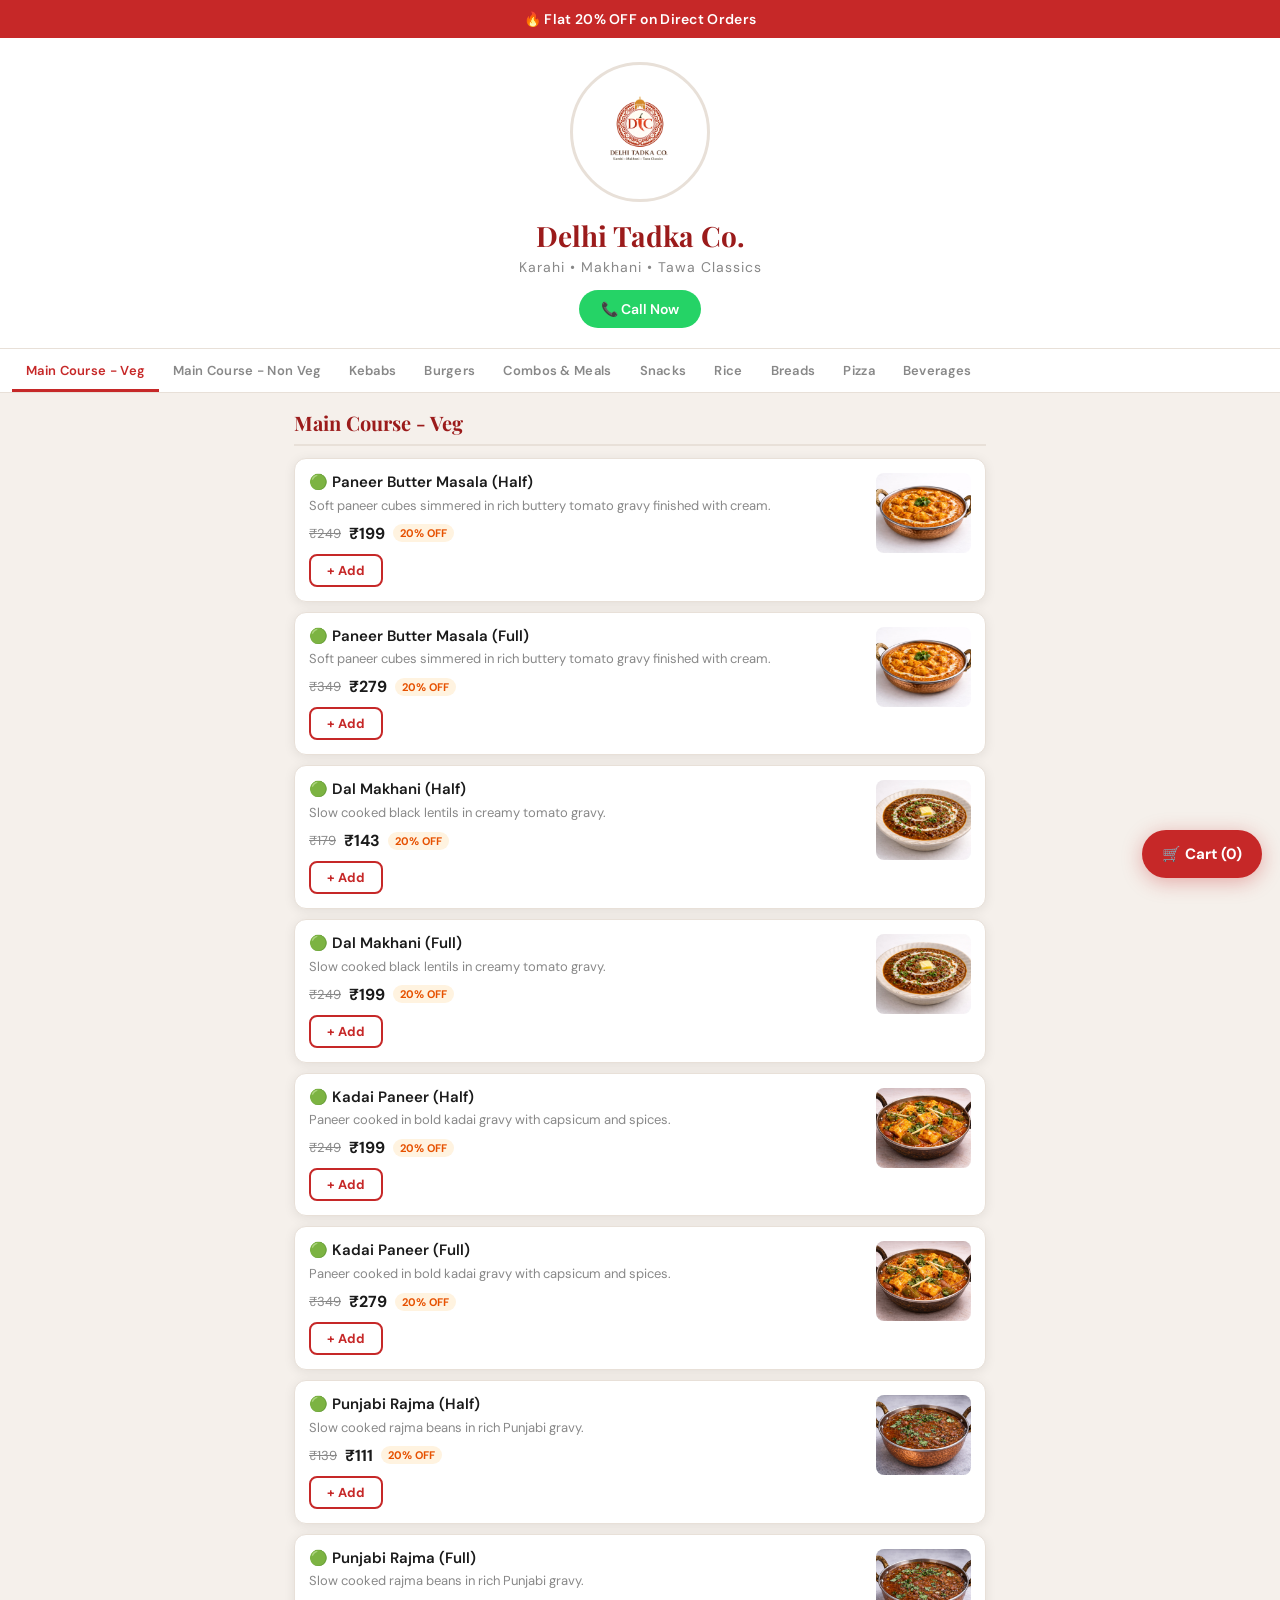
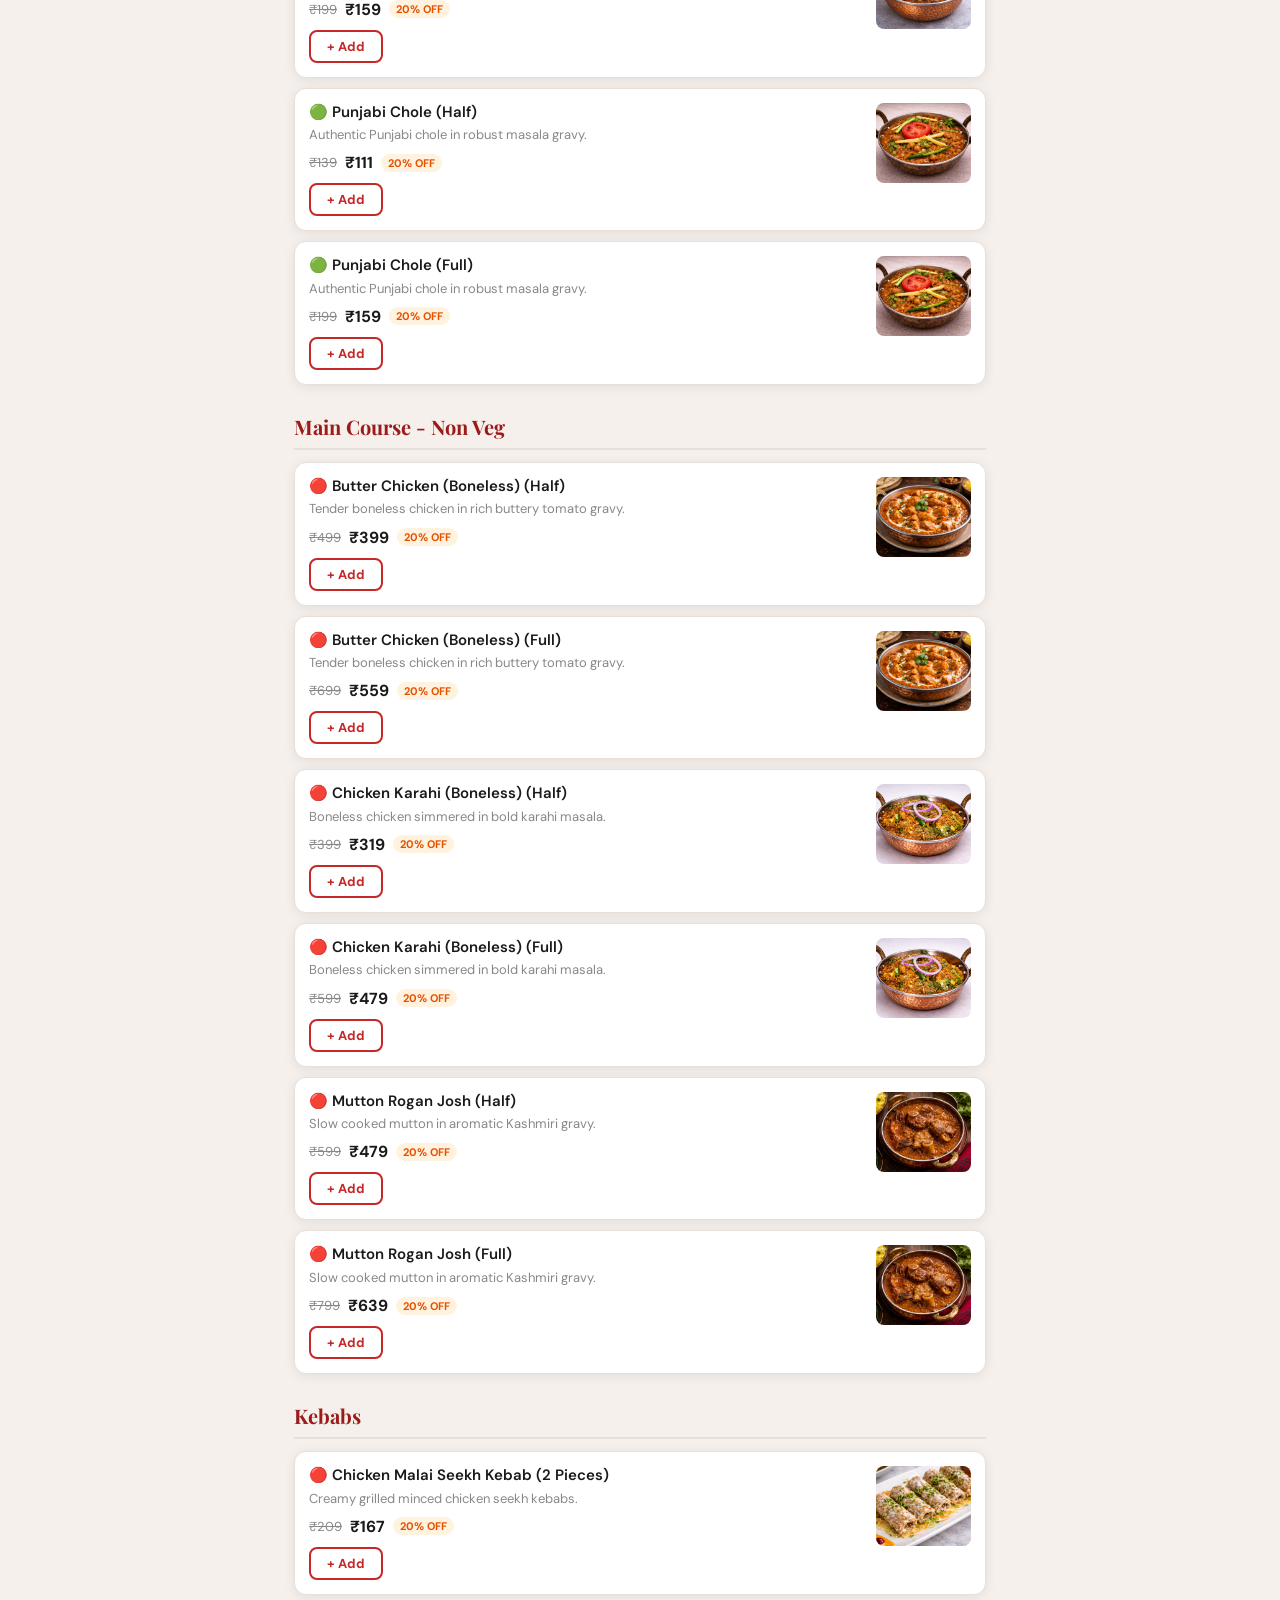
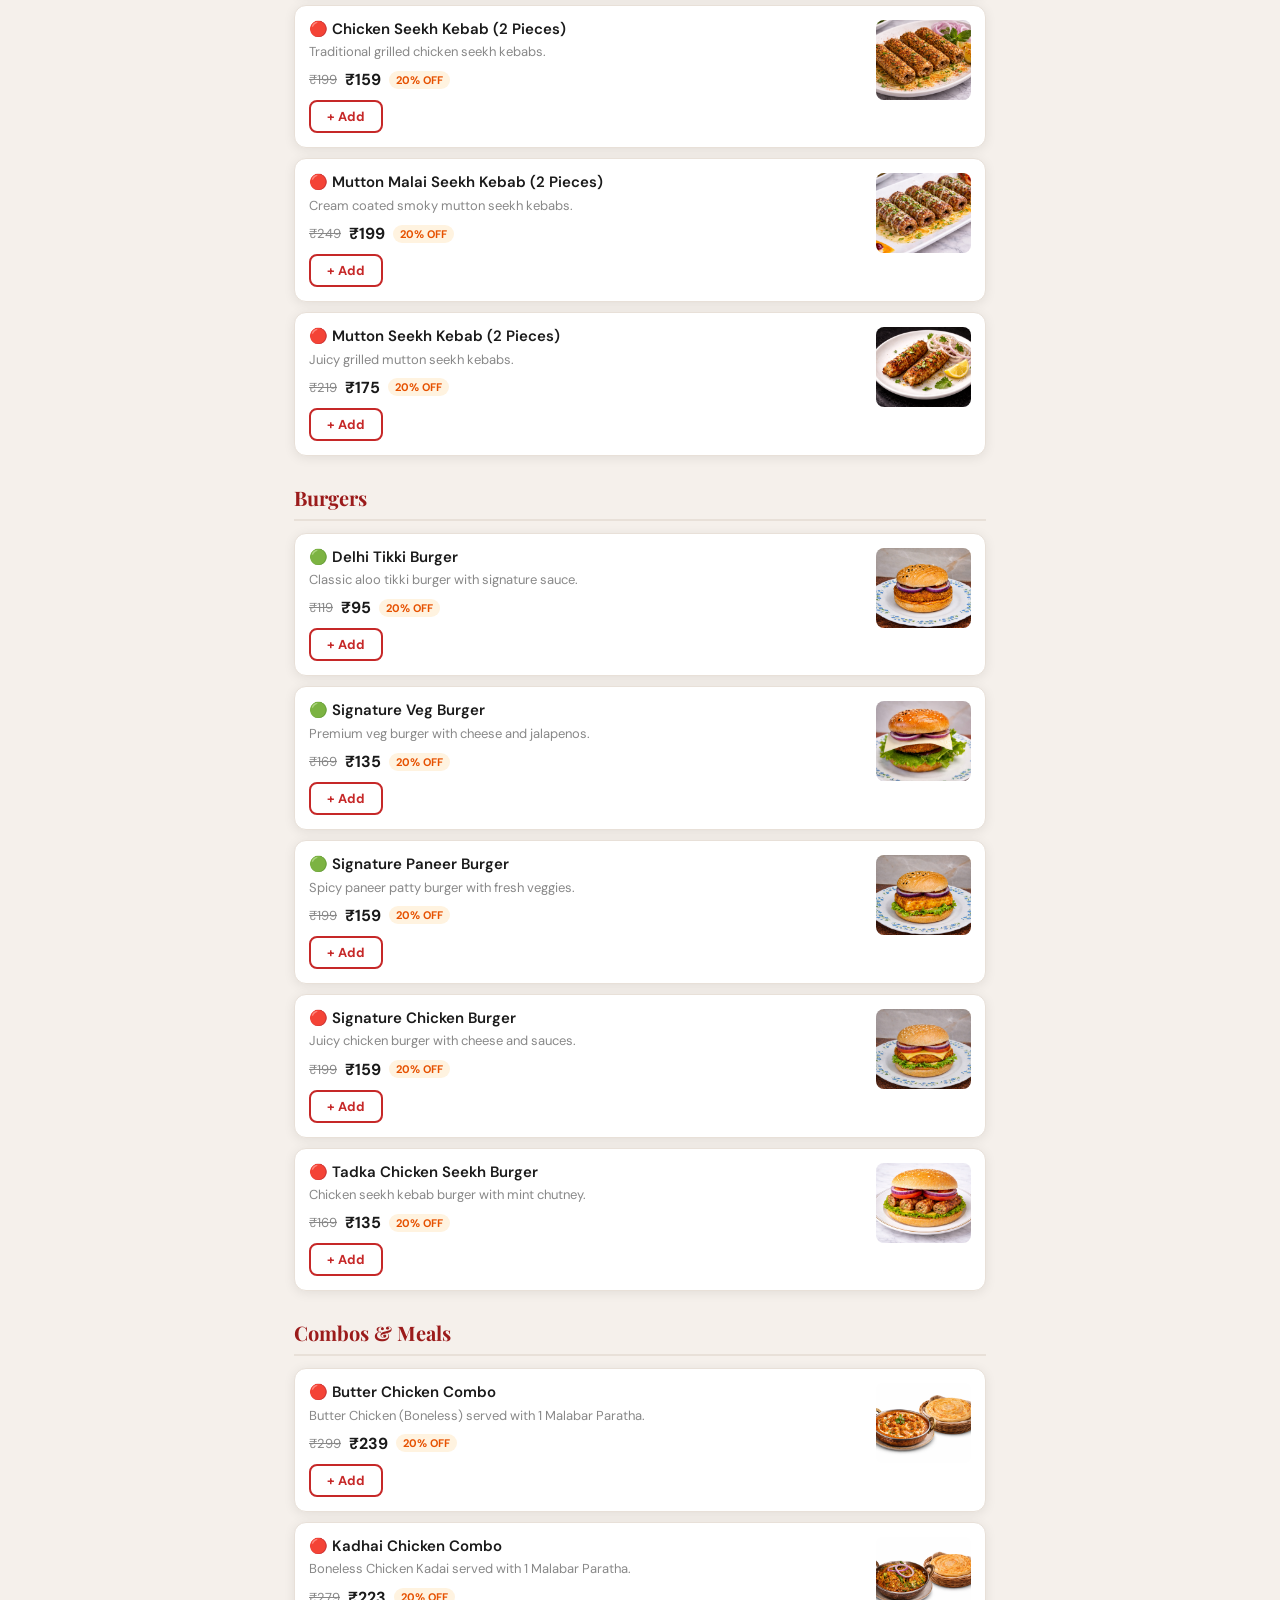
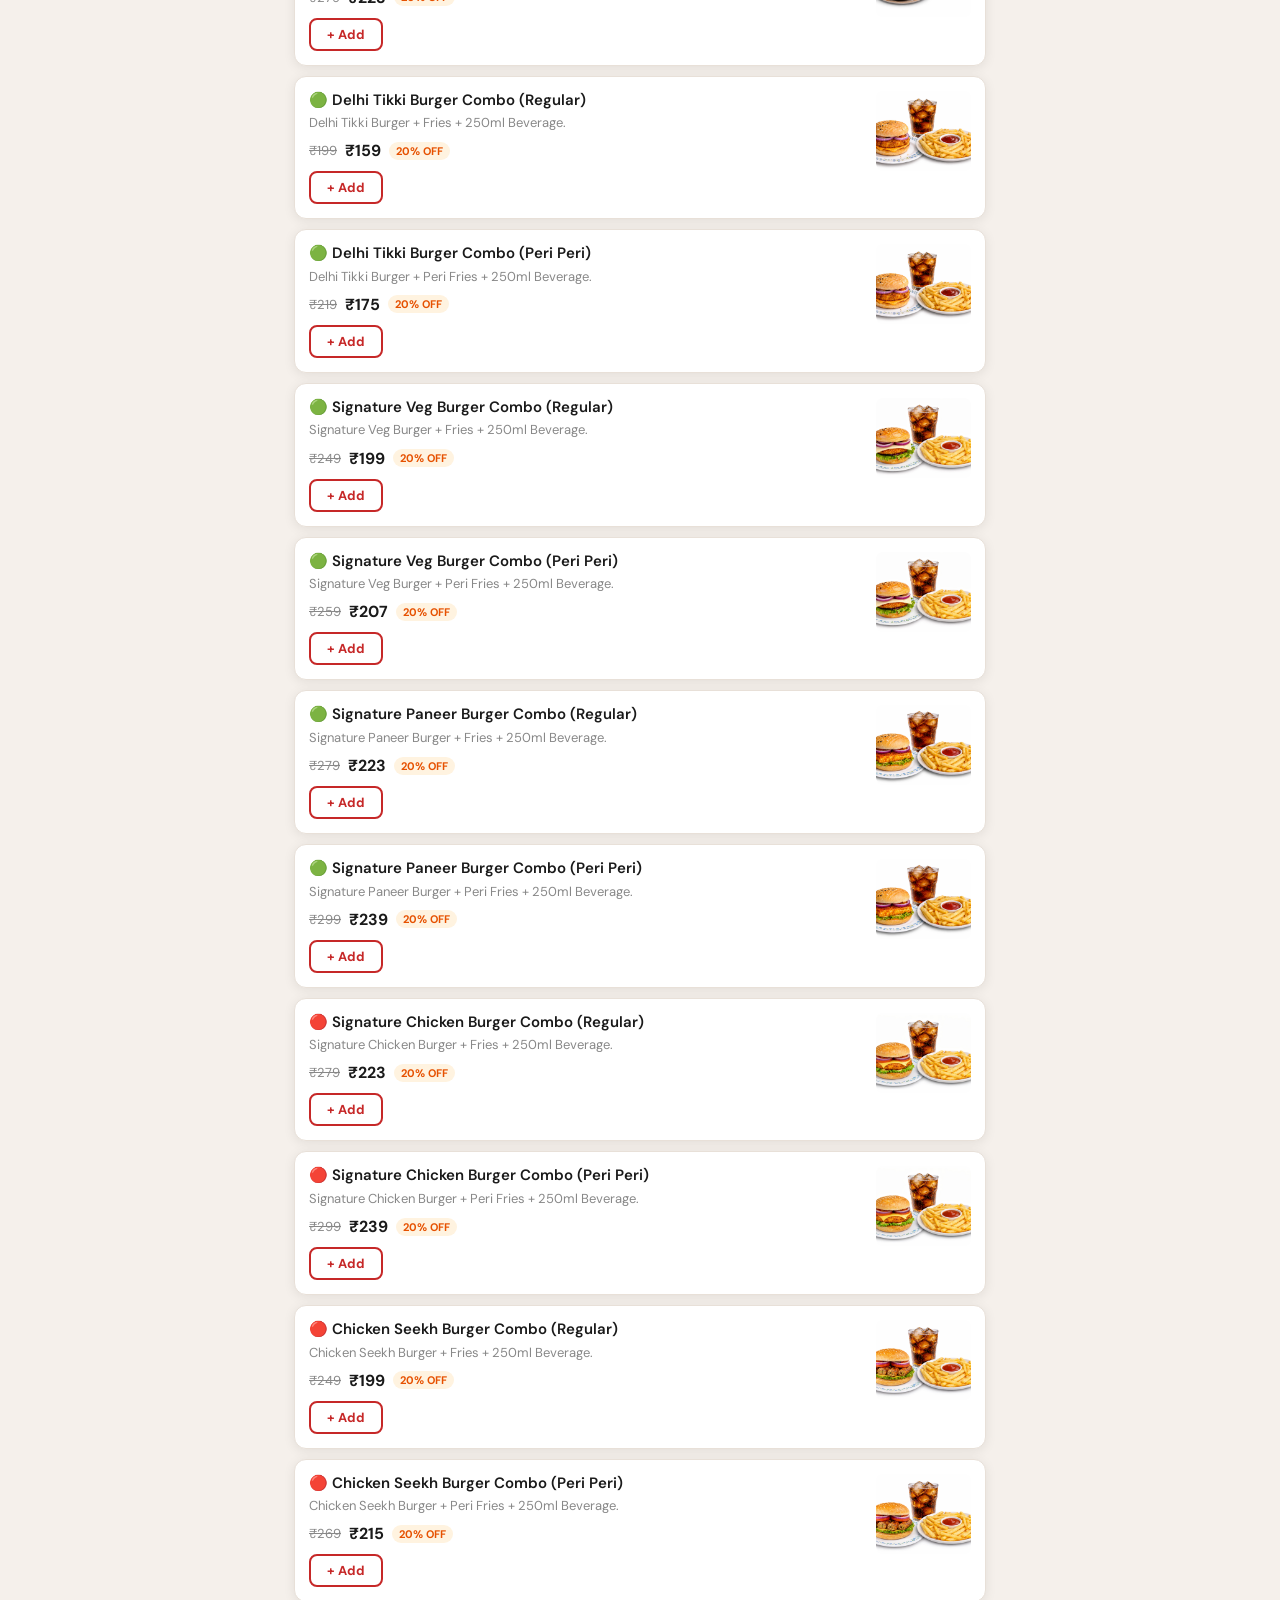
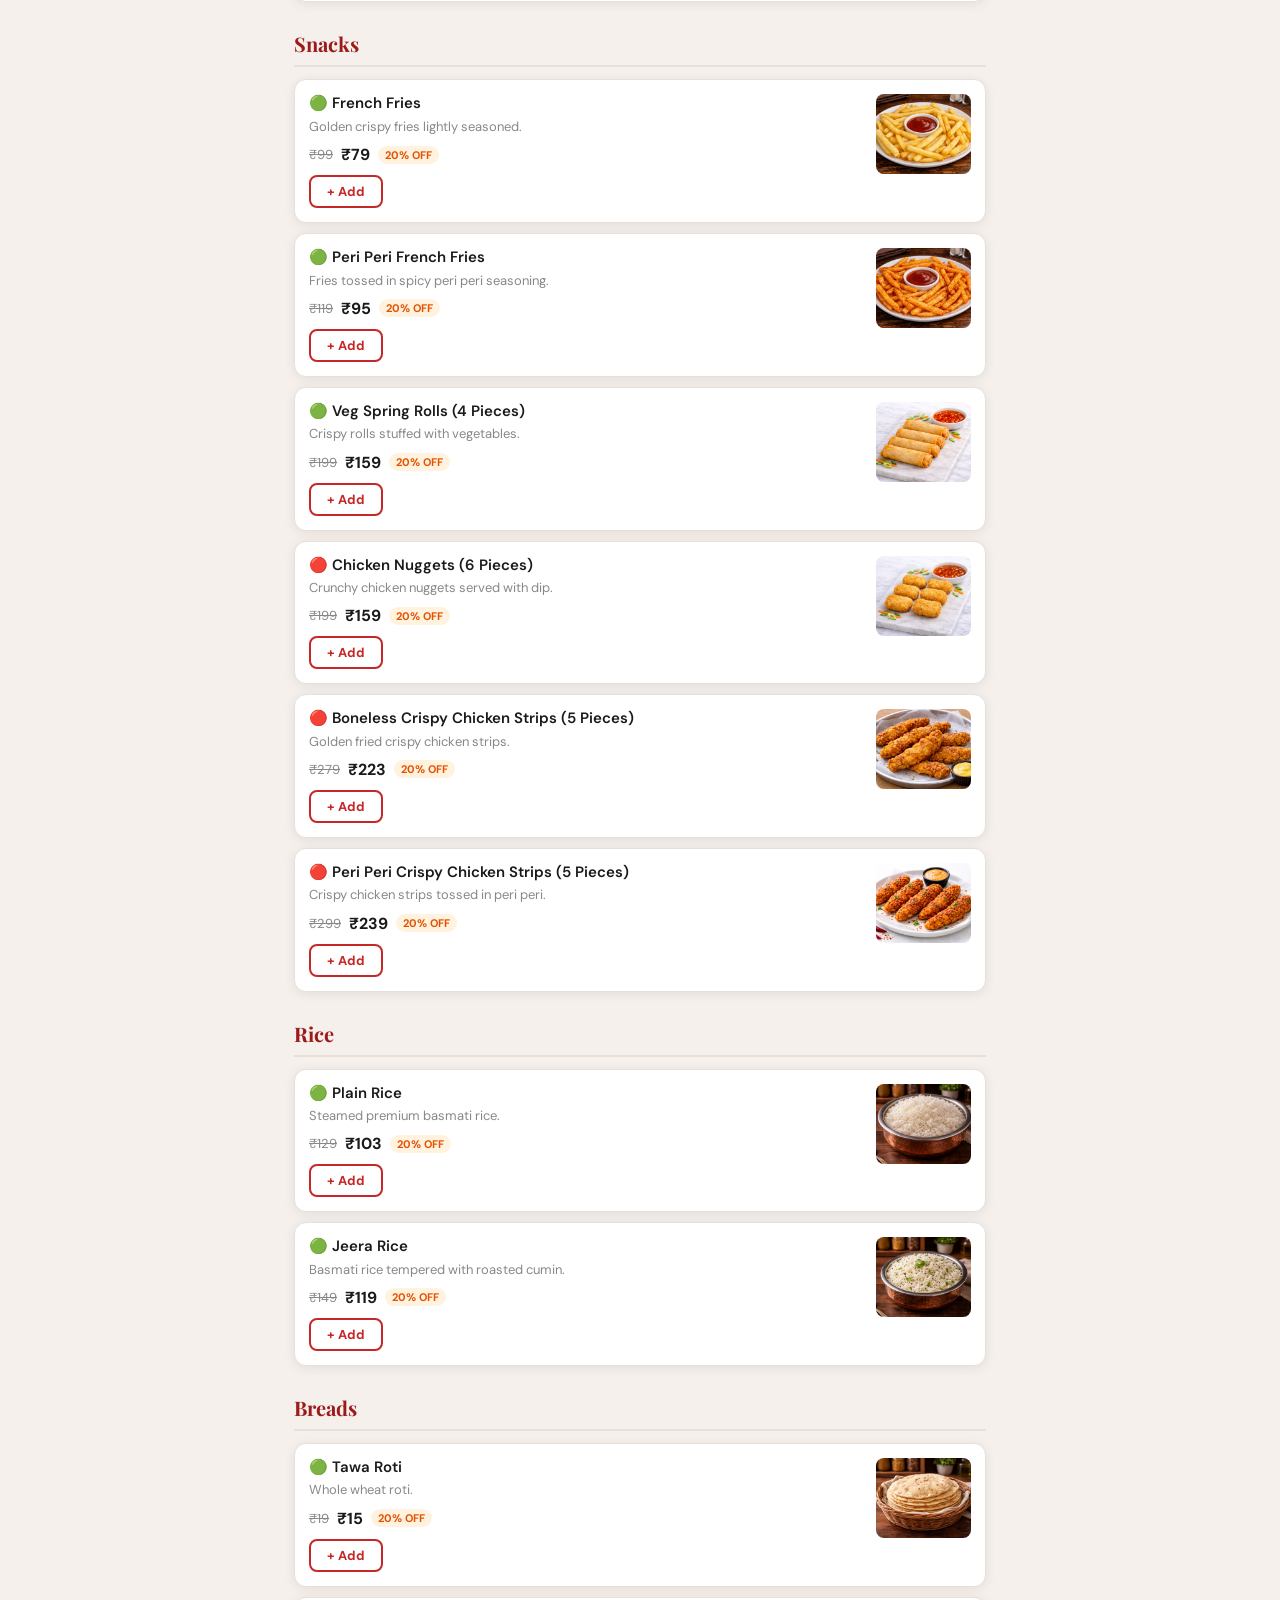
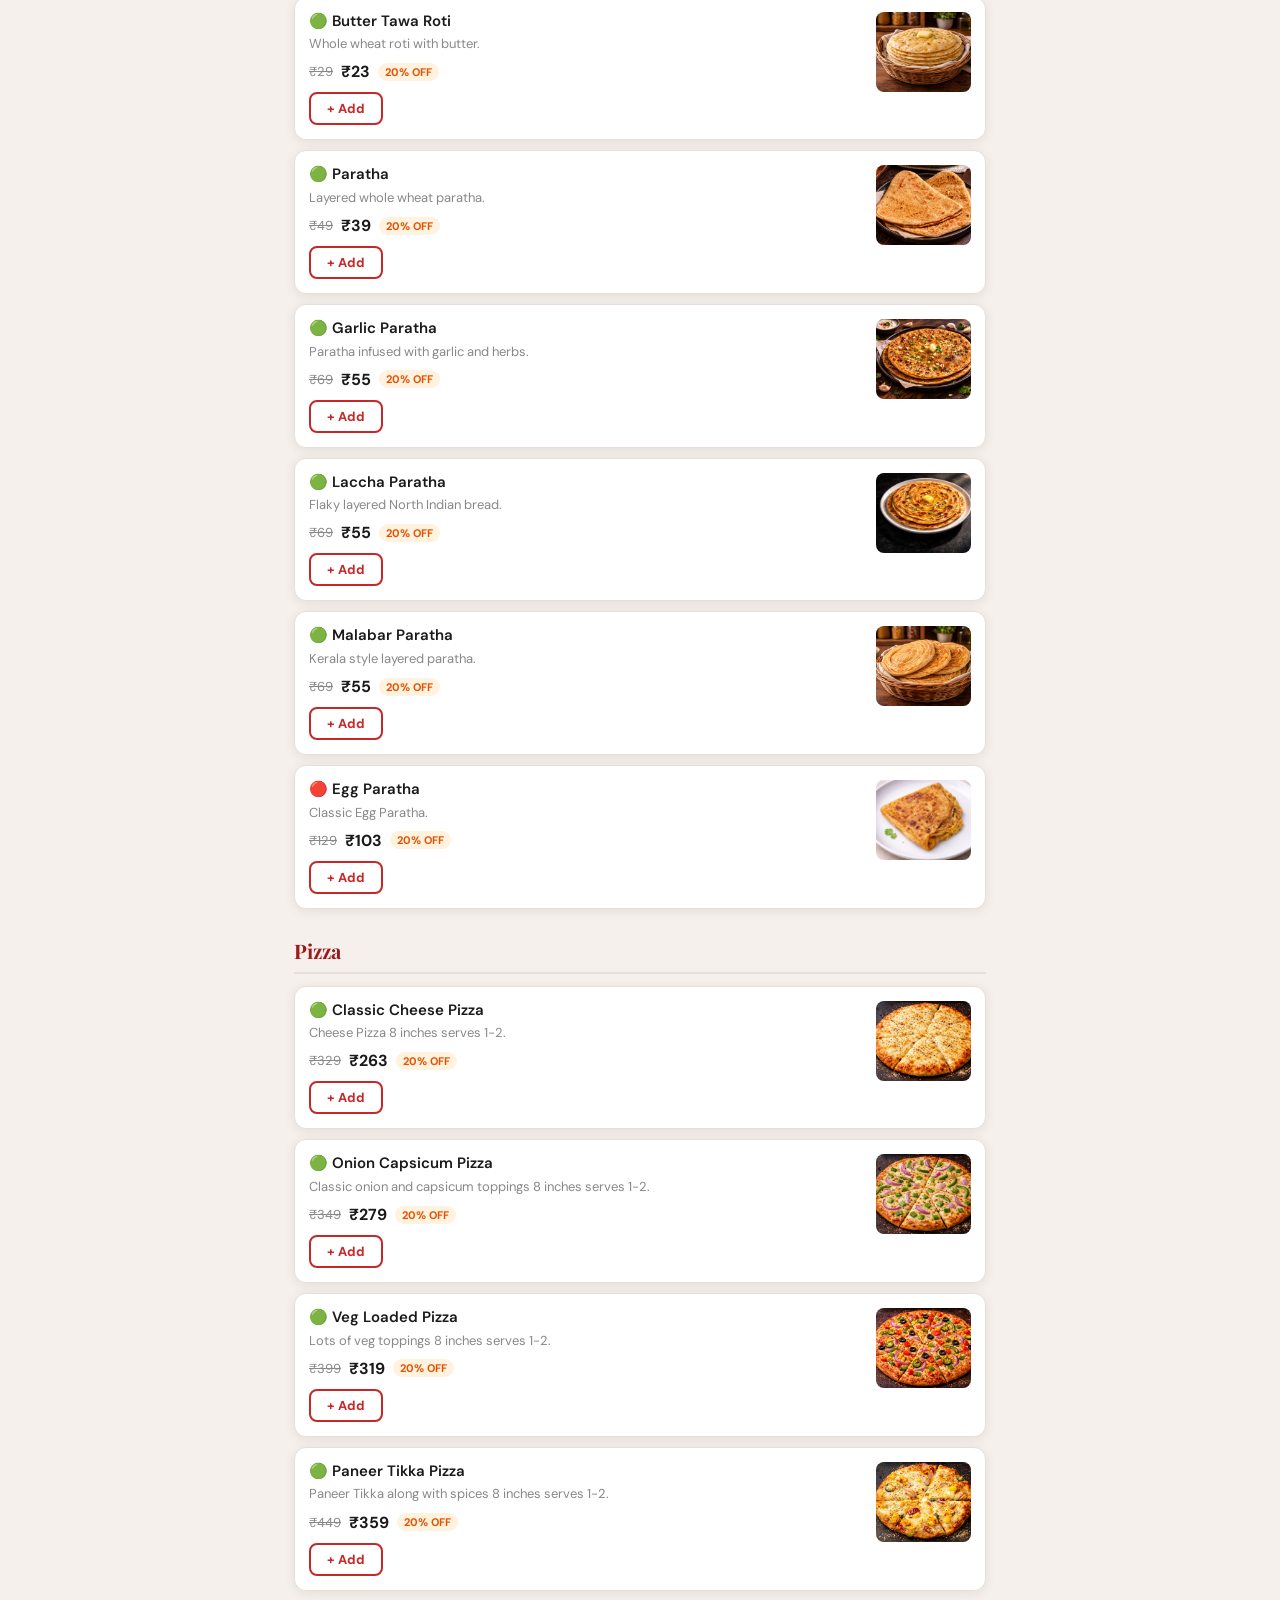
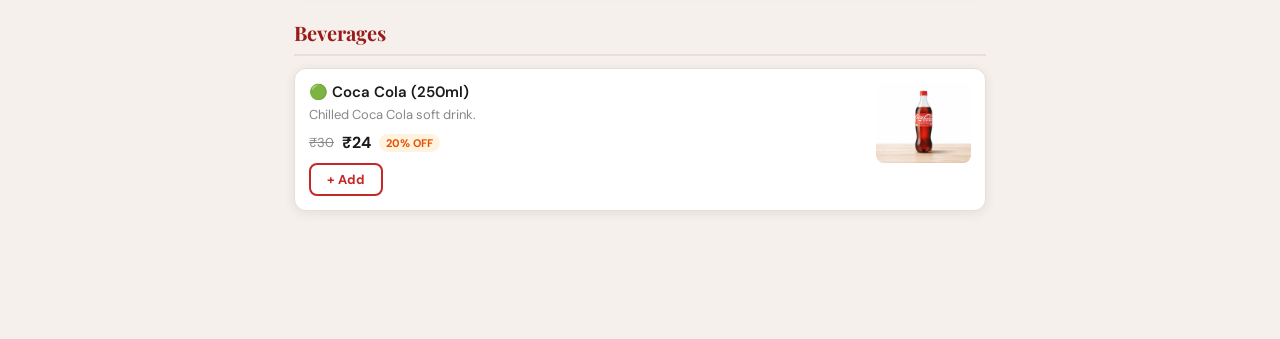
==== index.html @ 6800b20d "Add files via upload" ====
<!DOCTYPE html>
<html lang="en">
<head>
  <meta charset="UTF-8">
  <title>Delhi Tadka Co. | Direct Order</title>
  <meta name="viewport" content="width=device-width, initial-scale=1.0">
  <link rel="stylesheet" href="css/style.css">
  <link rel="icon" type="image/png" href="favicon/favicon.png">
</head>

<body>

  <!-- Announcement Bar -->
  <div class="announcement">
    🔥 Flat <span id="discountPercent">20</span>% OFF on Direct Orders
  </div>

  <!-- Header -->
  <header>
    <img src="logo/logo.png" class="logo" alt="Delhi Tadka Co Logo">
    <h1>Delhi Tadka Co.</h1>
    <p>Karahi • Makhani • Tawa Classics</p>
    <a href="tel:+918860432553" class="call-btn">📞 Call Now</a>
  </header>

  <!-- Category nav injected by JS -->

  <!-- Menu -->
  <main id="menu"></main>

  <!-- Floating Cart -->
  <div class="cart-button" onclick="openCart()">
    🛒 Cart (<span id="cartCount">0</span>)
  </div>

  <!-- Cart Modal -->
  <div id="cartModal" class="cart-modal">
    <div class="cart-content">
      <div class="cart-header">
        <h2>Your Order</h2>
        <button class="close-btn" onclick="closeCart()">✕</button>
      </div>
      <div id="cartItems"></div>
      <div id="cartTotal"></div>
      <button class="whatsapp-btn" onclick="checkout()" disabled>
        📲 Proceed to Order
      </button>
    </div>
  </div>

  <!-- Address Modal -->
  <div id="addressModal" class="cart-modal">
    <div class="cart-content address-content">
      <div class="cart-header">
        <h2>Delivery Address</h2>
        <button class="close-btn" onclick="closeAddressModal()">✕</button>
      </div>
      <p class="address-hint">We'll include your address in the WhatsApp order message.</p>
      <textarea id="addressInput" class="address-input" rows="4"
        placeholder="House no., street, area, landmark..."></textarea>
      <button class="whatsapp-btn" onclick="confirmOrder()">
        📲 Send Order on WhatsApp
      </button>
    </div>
  </div>

  <script src="js/script.js"></script>

</body>
</html>
---- css/style.css ----
@import url('https://fonts.googleapis.com/css2?family=Playfair+Display:wght@700&family=DM+Sans:wght@400;500;600&display=swap');

:root {
  --red: #c62828;
  --red-dark: #9b1b1b;
  --green: #2e7d32;
  --bg: #f5f0eb;
  --card: #ffffff;
  --text: #1a1a1a;
  --muted: #888;
  --border: #e8e0d8;
  --shadow: 0 2px 12px rgba(0,0,0,0.08);
  --radius: 12px;
}

* { box-sizing: border-box; margin: 0; padding: 0; }

body {
  font-family: 'DM Sans', sans-serif;
  background: var(--bg);
  color: var(--text);
}

/* Announcement Bar */
.announcement {
  background: var(--red);
  color: white;
  text-align: center;
  padding: 10px 16px;
  font-weight: 600;
  font-size: 14px;
  letter-spacing: 0.3px;
}

/* Header */
header {
  text-align: center;
  padding: 24px 20px 20px;
  background: white;
  border-bottom: 1px solid var(--border);
}

.logo {
  width: 140px;
  height: 140px;
  object-fit: contain;
  border-radius: 50%;
  border: 3px solid var(--border);
}

header h1 {
  font-family: 'Playfair Display', serif;
  font-size: 28px;
  margin-top: 10px;
  color: var(--red-dark);
}

header p {
  color: var(--muted);
  font-size: 14px;
  margin-top: 4px;
  letter-spacing: 1px;
}

.call-btn {
  display: inline-block;
  margin-top: 14px;
  padding: 10px 22px;
  background: #25D366;
  color: white;
  text-decoration: none;
  border-radius: 50px;
  font-weight: 600;
  font-size: 14px;
  transition: opacity 0.2s;
}
.call-btn:hover { opacity: 0.88; }

/* Sticky Category Nav */
.category-nav {
  position: sticky;
  top: 0;
  z-index: 100;
  background: white;
  border-bottom: 1px solid var(--border);
  overflow-x: auto;
  white-space: nowrap;
  padding: 0 12px;
  scrollbar-width: none;
}
.category-nav::-webkit-scrollbar { display: none; }

.category-nav button {
  display: inline-block;
  background: none;
  color: var(--muted);
  border: none;
  border-bottom: 3px solid transparent;
  padding: 13px 14px 10px;
  font-family: 'DM Sans', sans-serif;
  font-size: 13px;
  font-weight: 600;
  cursor: pointer;
  border-radius: 0;
  transition: color 0.2s, border-color 0.2s;
  letter-spacing: 0.3px;
}
.category-nav button:hover,
.category-nav button.active {
  color: var(--red);
  border-bottom-color: var(--red);
}

/* Menu Sections */
main#menu {
  max-width: 720px;
  margin: 0 auto;
  padding: 16px 14px 100px;
}

.category {
  margin-bottom: 28px;
}

.category h2 {
  font-family: 'Playfair Display', serif;
  font-size: 20px;
  color: var(--red-dark);
  margin-bottom: 12px;
  padding-bottom: 8px;
  border-bottom: 2px solid var(--border);
}

/* Menu Item Card */
.menu-item {
  display: flex;
  justify-content: space-between;
  align-items: flex-start;
  gap: 14px;
  background: var(--card);
  padding: 14px;
  margin-bottom: 10px;
  border-radius: var(--radius);
  box-shadow: var(--shadow);
  border: 1px solid var(--border);
  transition: transform 0.15s;
}
.menu-item:hover { transform: translateY(-1px); }

.item-info {
  flex: 1;
  min-width: 0;
}

.item-info h3 {
  font-size: 15px;
  font-weight: 600;
  line-height: 1.3;
  margin-bottom: 4px;
}

.item-info p {
  font-size: 13px;
  color: var(--muted);
  line-height: 1.4;
  margin-bottom: 8px;
}

.price-row {
  display: flex;
  align-items: center;
  gap: 8px;
  margin-bottom: 10px;
  flex-wrap: wrap;
}

.price {
  font-weight: 700;
  font-size: 16px;
  color: var(--text);
}

.old-price {
  text-decoration: line-through;
  color: var(--muted);
  font-size: 13px;
}

.discount-badge {
  background: #fff3e0;
  color: #e65100;
  font-size: 11px;
  font-weight: 700;
  padding: 2px 7px;
  border-radius: 20px;
}

/* Add to Cart Button */
.add-btn {
  background: white;
  color: var(--red);
  border: 2px solid var(--red);
  padding: 6px 16px;
  border-radius: 8px;
  font-size: 13px;
  font-weight: 700;
  cursor: pointer;
  font-family: 'DM Sans', sans-serif;
  transition: background 0.18s, color 0.18s;
}
.add-btn:hover {
  background: var(--red);
  color: white;
}

/* Inline qty stepper on menu card */
.inline-qty {
  display: inline-flex;
  align-items: center;
  gap: 0;
  border: 2px solid var(--red);
  border-radius: 8px;
  overflow: hidden;
}
.inline-qty .qty-btn {
  background: var(--red);
  color: white;
  border: none;
  border-radius: 0;
  width: 32px;
  height: 32px;
  font-size: 18px;
  font-weight: 700;
  cursor: pointer;
  padding: 0;
  display: flex;
  align-items: center;
  justify-content: center;
  line-height: 1;
}
.inline-qty .qty-btn:hover { background: var(--red-dark); }
.inline-qty .qty-num {
  font-weight: 700;
  font-size: 14px;
  color: var(--red);
  min-width: 30px;
  text-align: center;
  background: white;
  height: 32px;
  display: flex;
  align-items: center;
  justify-content: center;
}

/* Item Image */
.item-image {
  flex-shrink: 0;
}
.item-image img {
  width: 95px;
  height: 80px;
  object-fit: cover;
  border-radius: 8px;
  display: block;
}

/* Floating Cart */
.cart-button {
  position: fixed;
  bottom: 22px;
  right: 18px;
  background: var(--red);
  color: white;
  padding: 14px 20px;
  border-radius: 50px;
  cursor: pointer;
  font-weight: 700;
  font-size: 15px;
  box-shadow: 0 4px 20px rgba(198,40,40,0.35);
  transition: background 0.2s, transform 0.15s;
  z-index: 200;
  user-select: none;
}
.cart-button:hover { background: var(--red-dark); transform: scale(1.03); }

/* Cart Modal */
.cart-modal {
  display: none;
  position: fixed;
  inset: 0;
  background: rgba(0,0,0,0.55);
  z-index: 300;
}

.cart-content {
  background: white;
  position: fixed;
  bottom: 0;
  left: 0;
  right: 0;
  max-height: 80vh;
  border-radius: 20px 20px 0 0;
  padding: 20px 18px;
  display: flex;
  flex-direction: column;
  animation: slideUp 0.28s ease;
}

@keyframes slideUp {
  from { transform: translateY(100%); }
  to { transform: translateY(0); }
}

.cart-header {
  display: flex;
  justify-content: space-between;
  align-items: center;
  margin-bottom: 14px;
  padding-bottom: 12px;
  border-bottom: 1px solid var(--border);
  flex-shrink: 0;
}
.cart-header h2 {
  font-family: 'Playfair Display', serif;
  font-size: 20px;
}

.close-btn {
  background: var(--bg);
  color: var(--text);
  border: none;
  width: 32px;
  height: 32px;
  border-radius: 50%;
  cursor: pointer;
  font-size: 18px;
  display: flex;
  align-items: center;
  justify-content: center;
  padding: 0;
  line-height: 1;
}

#cartItems {
  overflow-y: auto;
  flex: 1;
  margin-bottom: 12px;
}

.cart-row {
  display: flex;
  align-items: center;
  gap: 10px;
  padding: 10px 0;
  border-bottom: 1px solid var(--border);
}

.cart-row-name {
  flex: 1;
  font-size: 14px;
  font-weight: 500;
  line-height: 1.3;
}

.qty-controls {
  display: flex;
  align-items: center;
  gap: 6px;
}

.qty-btn {
  background: var(--bg);
  color: var(--text);
  border: 1px solid var(--border);
  width: 28px;
  height: 28px;
  border-radius: 6px;
  font-size: 16px;
  font-weight: 700;
  cursor: pointer;
  padding: 0;
  display: flex;
  align-items: center;
  justify-content: center;
  line-height: 1;
}
.qty-btn:hover { background: var(--border); }

.qty-num {
  font-weight: 700;
  font-size: 14px;
  min-width: 18px;
  text-align: center;
}

.cart-row-price {
  font-weight: 700;
  font-size: 14px;
  color: var(--red);
  min-width: 55px;
  text-align: right;
}

.cart-empty {
  text-align: center;
  color: var(--muted);
  padding: 30px 0;
  font-size: 15px;
}

#cartTotal {
  font-size: 16px;
  font-weight: 700;
  text-align: right;
  padding: 10px 0;
  border-top: 2px solid var(--border);
  margin-bottom: 12px;
  flex-shrink: 0;
}

.whatsapp-btn {
  width: 100%;
  background: #25D366;
  color: white;
  border: none;
  padding: 14px;
  border-radius: 10px;
  font-family: 'DM Sans', sans-serif;
  font-size: 15px;
  font-weight: 700;
  cursor: pointer;
  transition: opacity 0.2s;
  flex-shrink: 0;
}
.whatsapp-btn:hover { opacity: 0.9; }
.whatsapp-btn:disabled {
  background: #ccc;
  cursor: not-allowed;
}

@media (min-width: 600px) {
  .cart-content {
    max-width: 460px;
    margin: 5% auto;
    position: relative;
    bottom: auto;
    border-radius: 20px;
    animation: none;
  }
}

/* Address modal */
.address-content {
  max-height: none;
}
.address-hint {
  font-size: 13px;
  color: var(--muted);
  margin-bottom: 12px;
  line-height: 1.5;
}
.address-input {
  width: 100%;
  border: 2px solid var(--border);
  border-radius: 10px;
  padding: 12px;
  font-family: 'DM Sans', sans-serif;
  font-size: 14px;
  color: var(--text);
  resize: none;
  margin-bottom: 14px;
  outline: none;
  transition: border-color 0.2s;
}
.address-input:focus {
  border-color: var(--red);
}
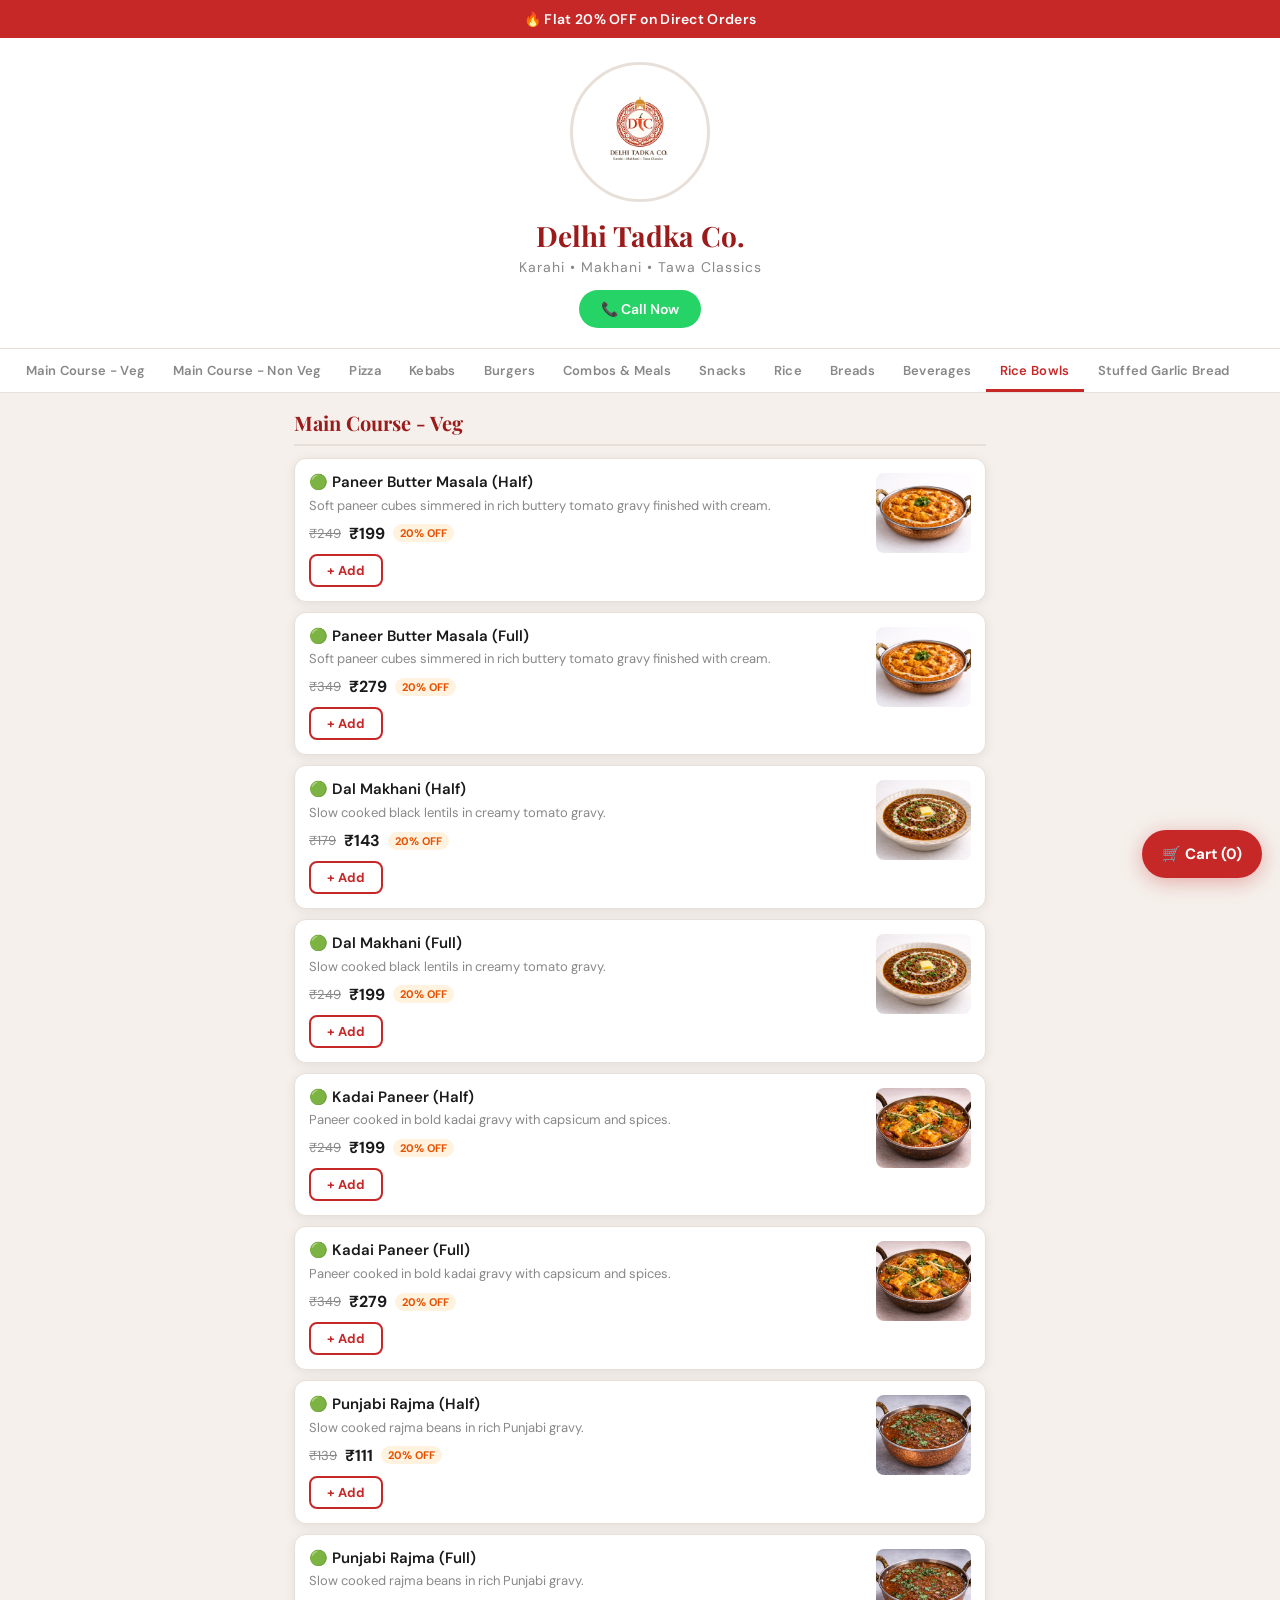
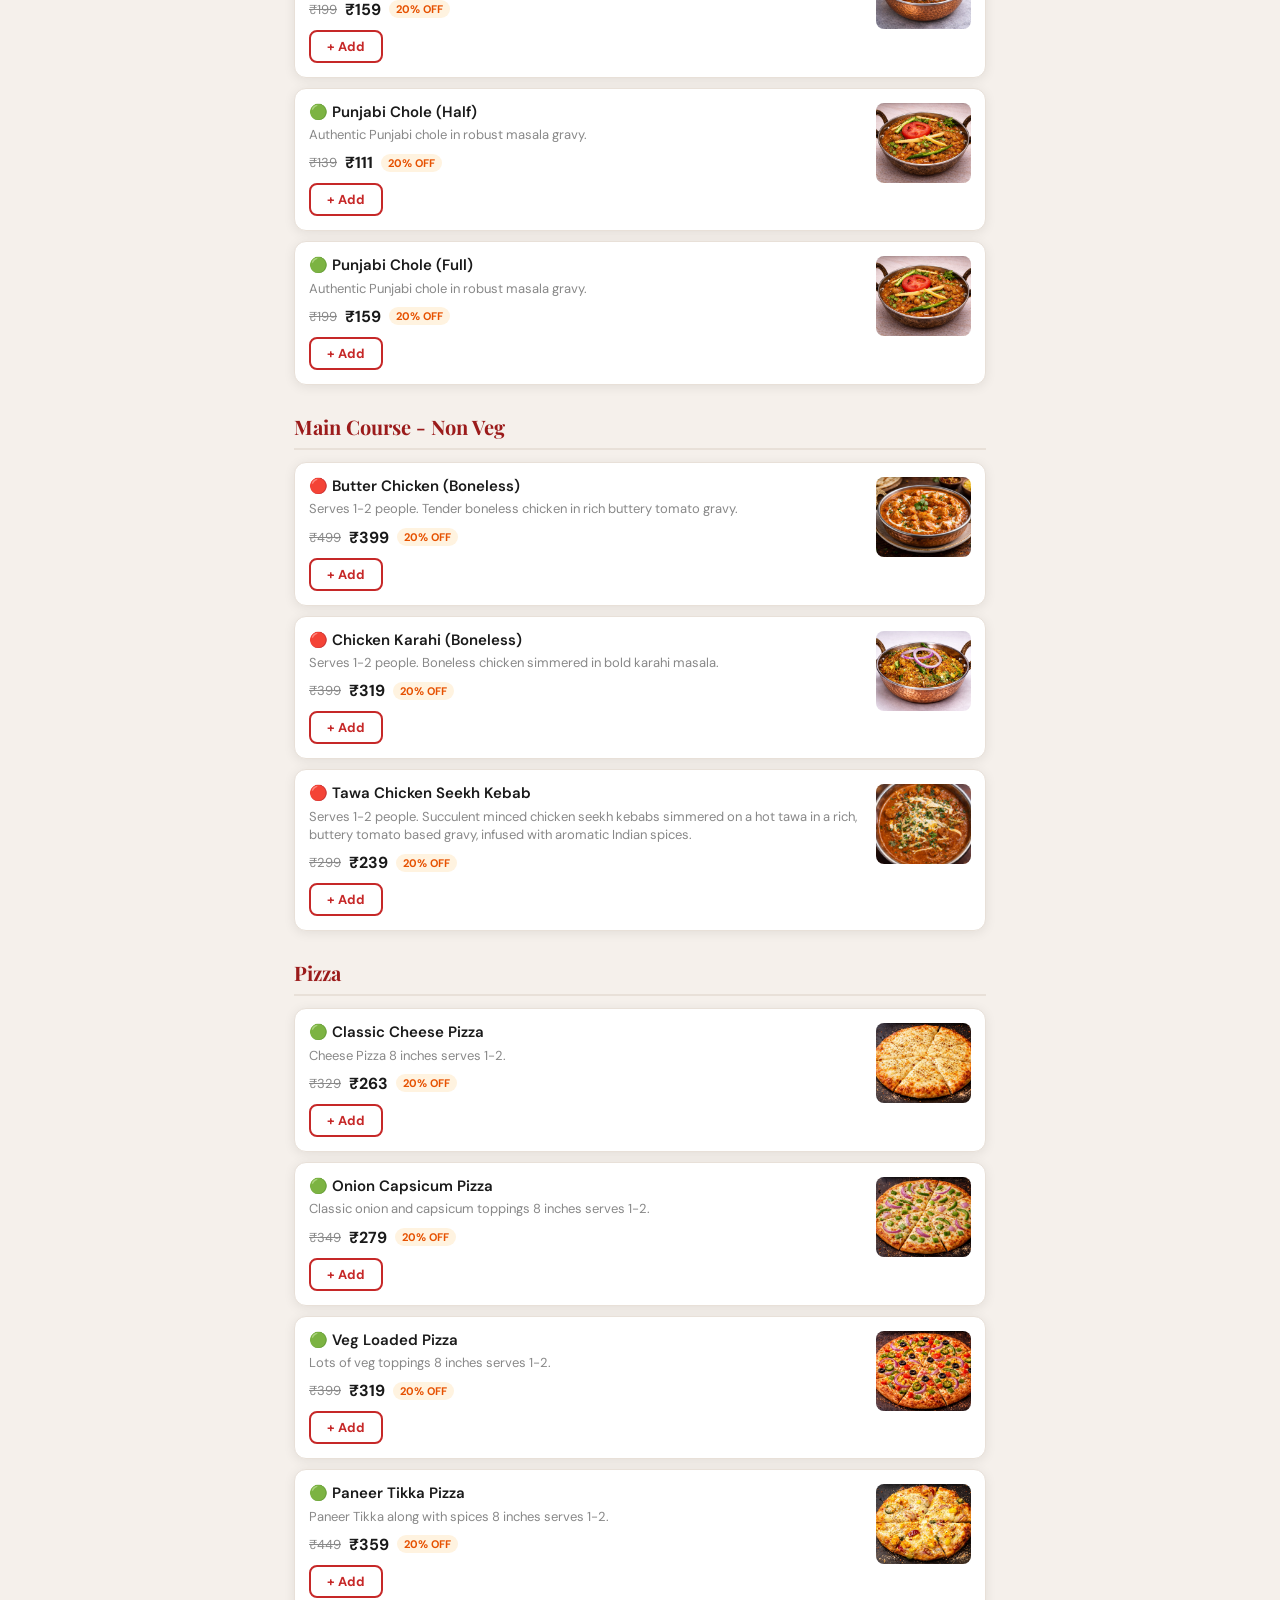
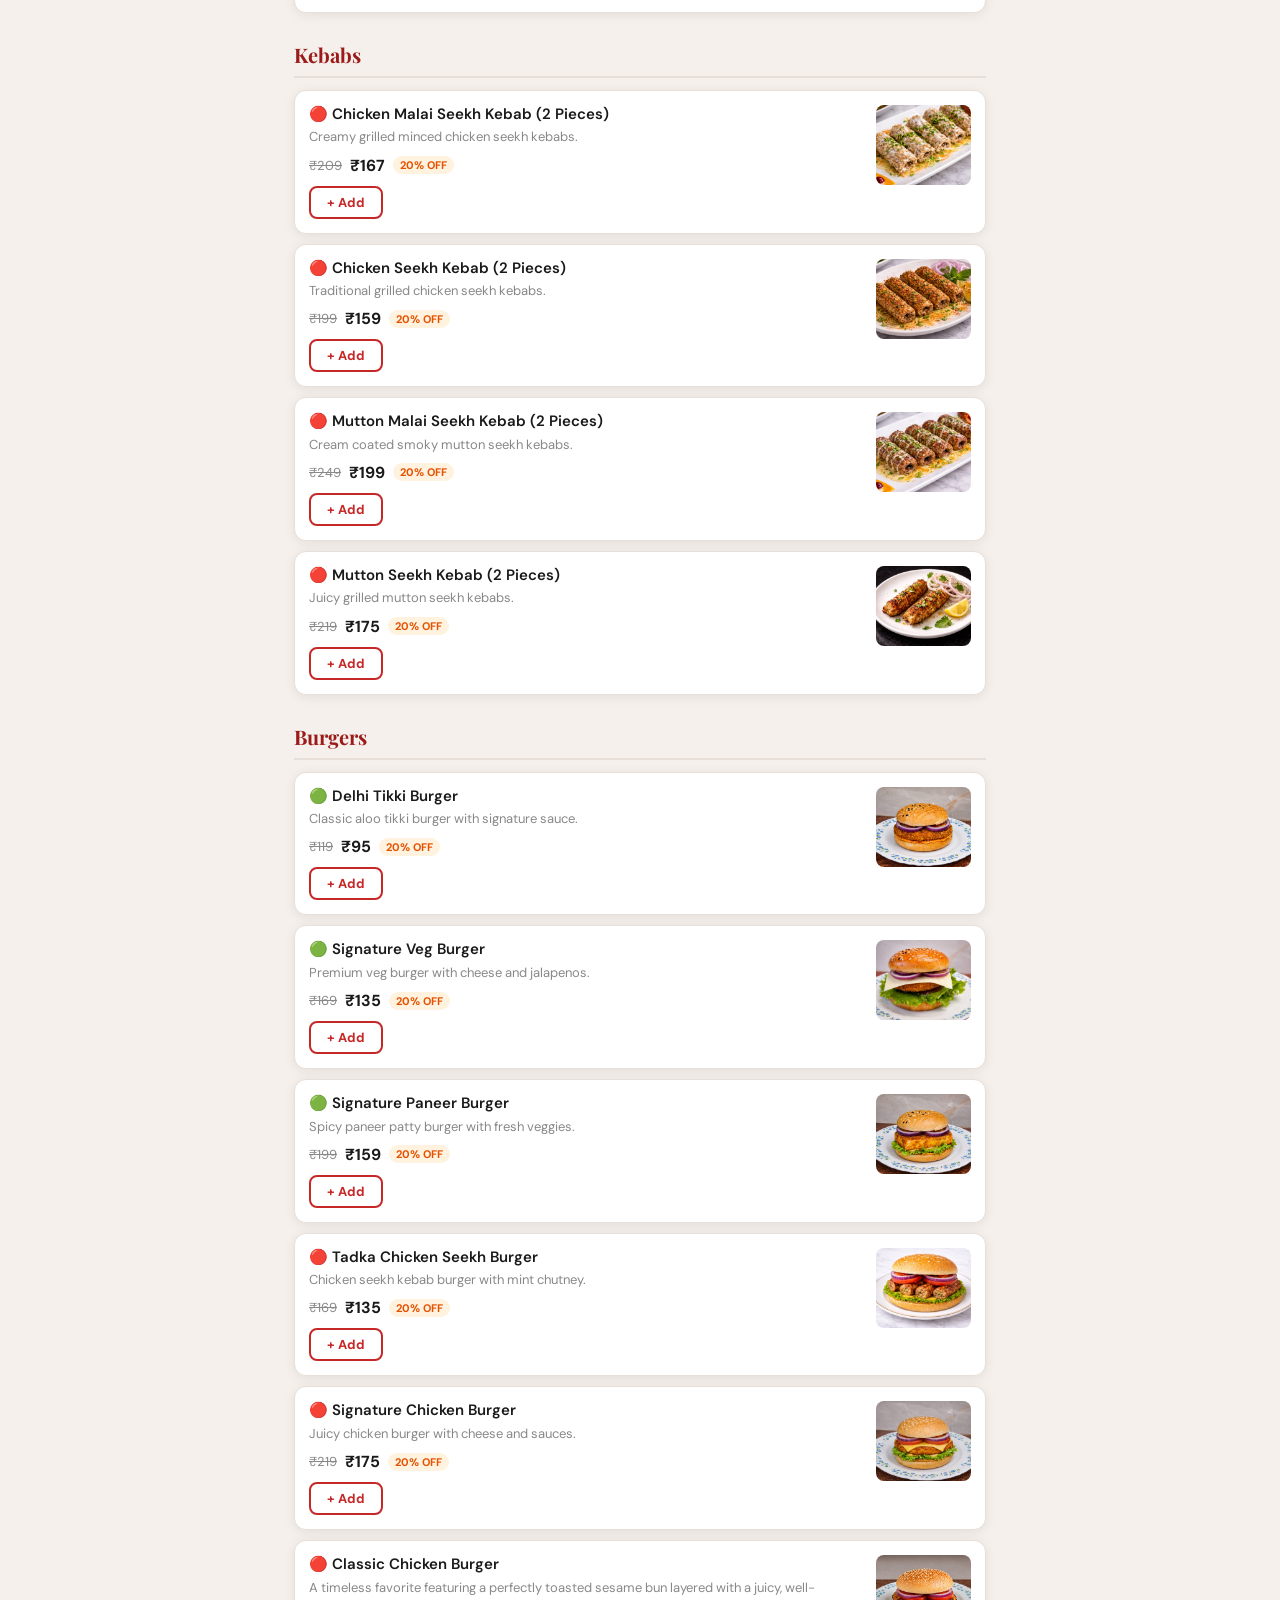
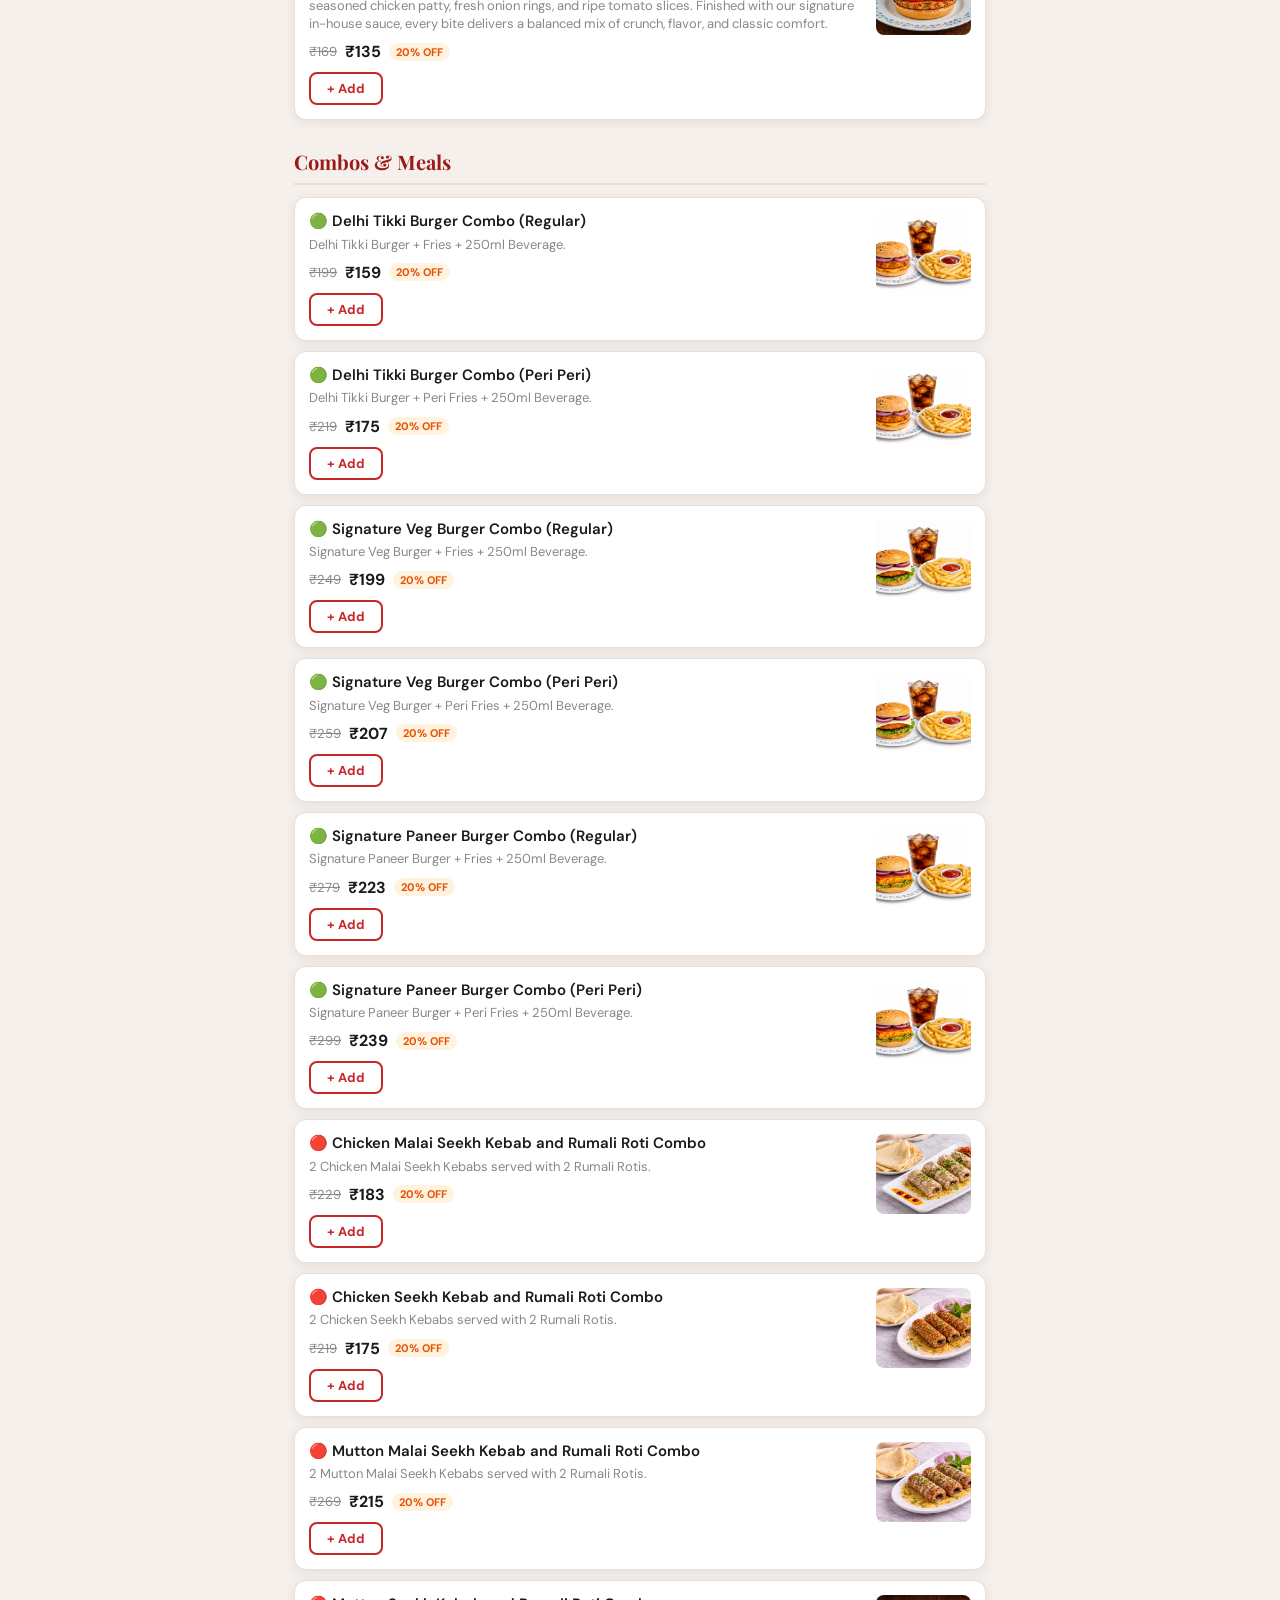
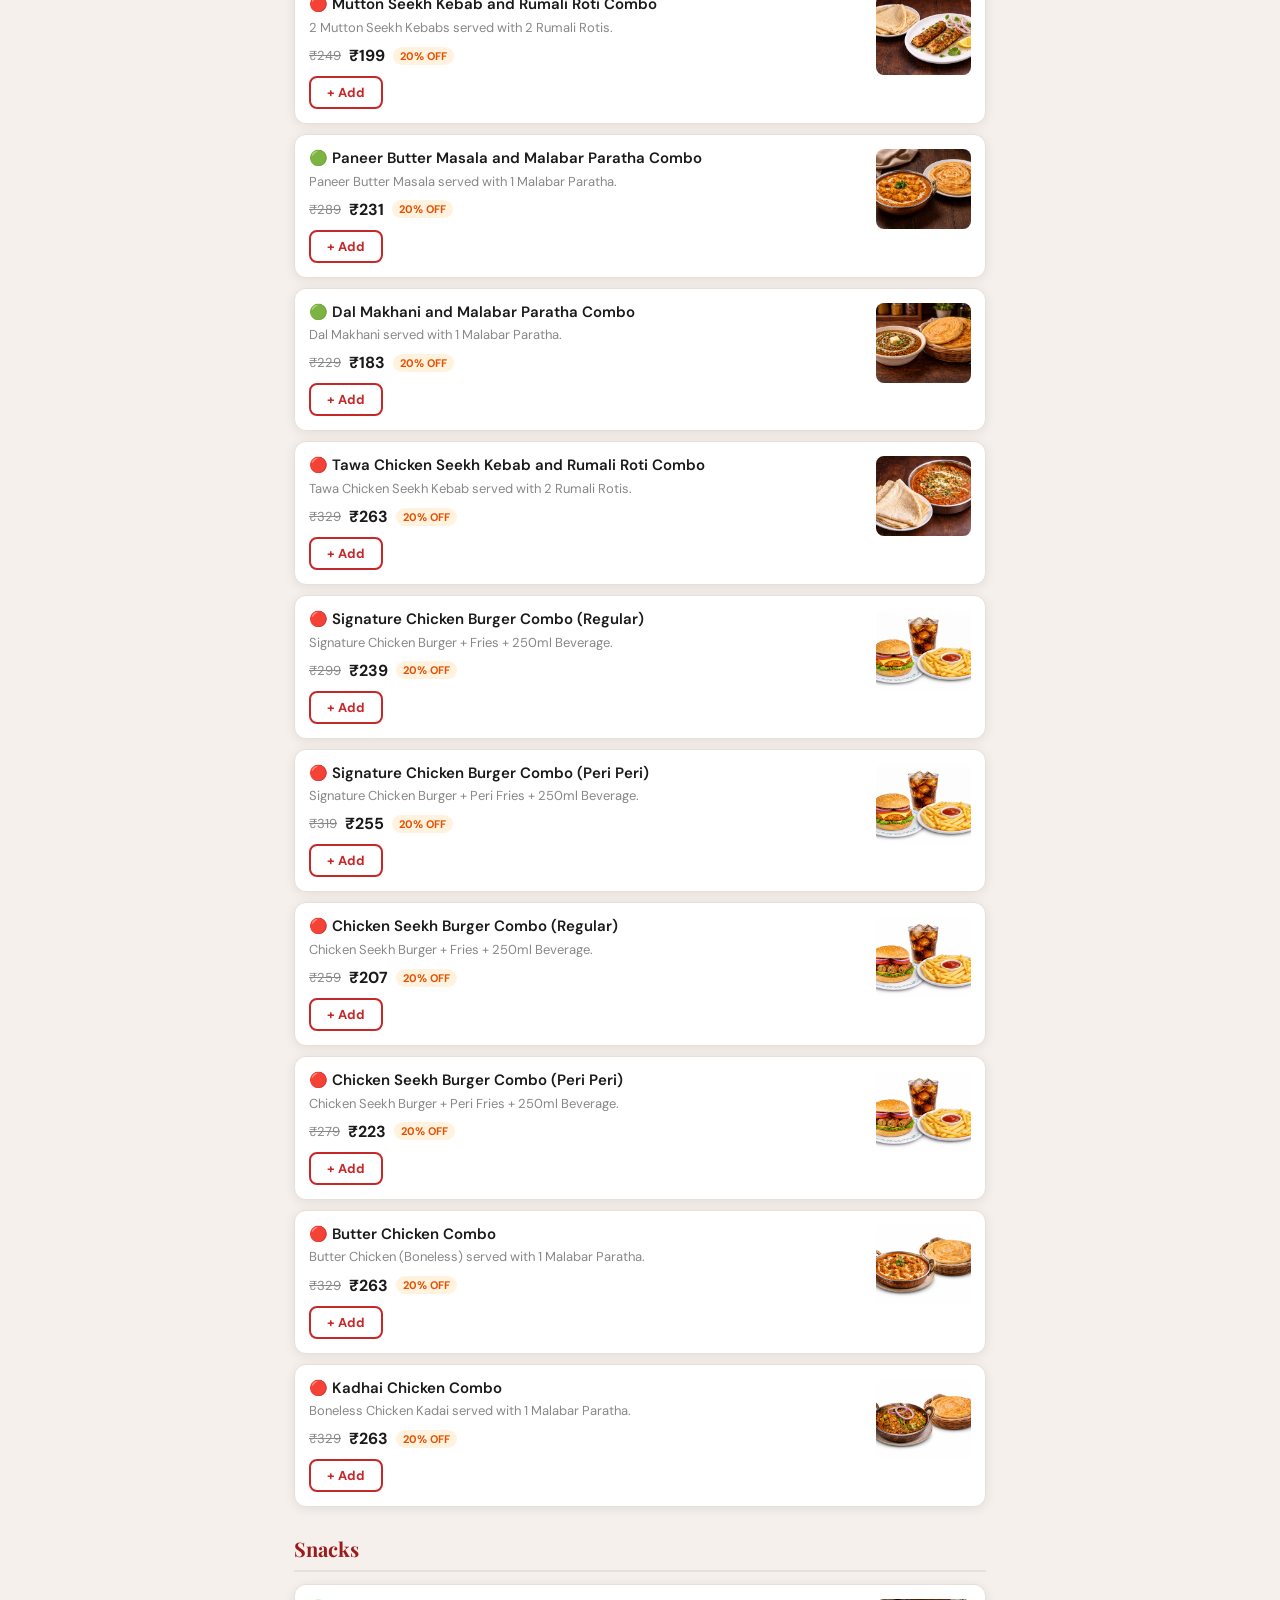
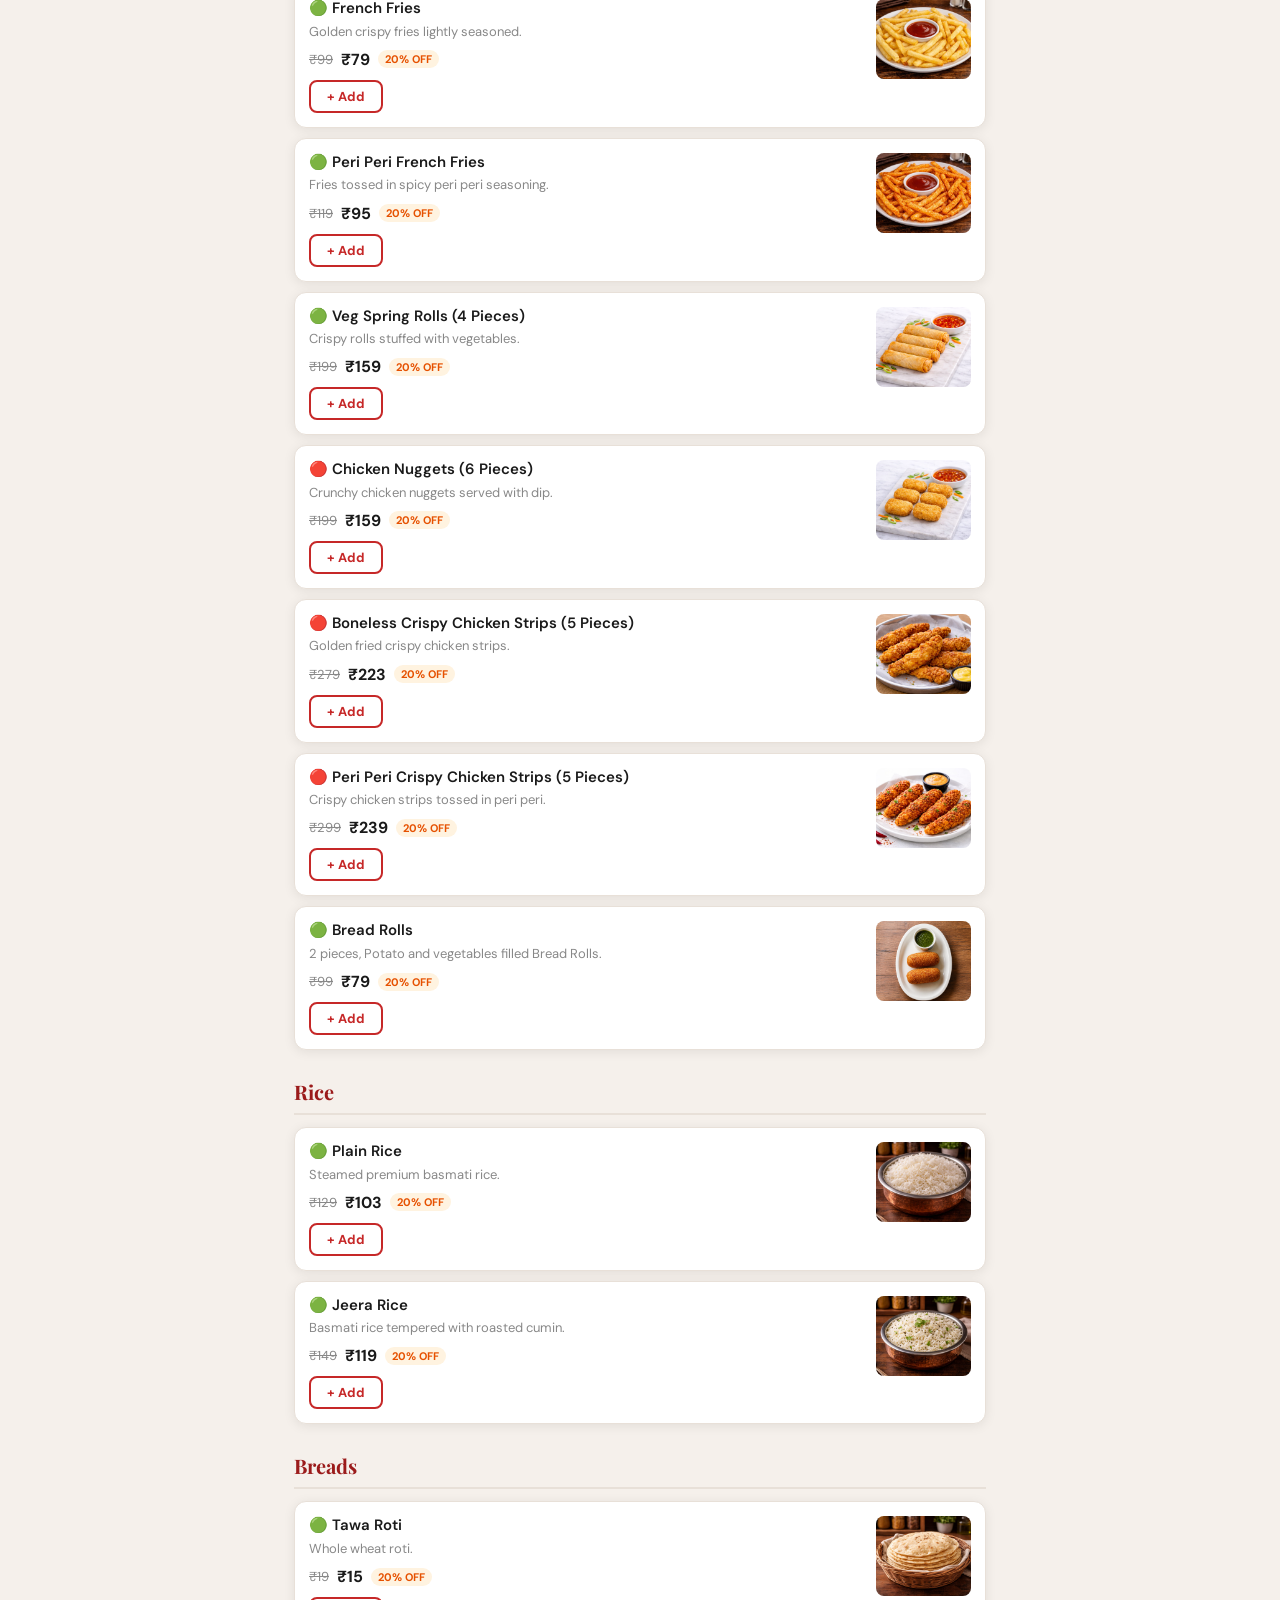
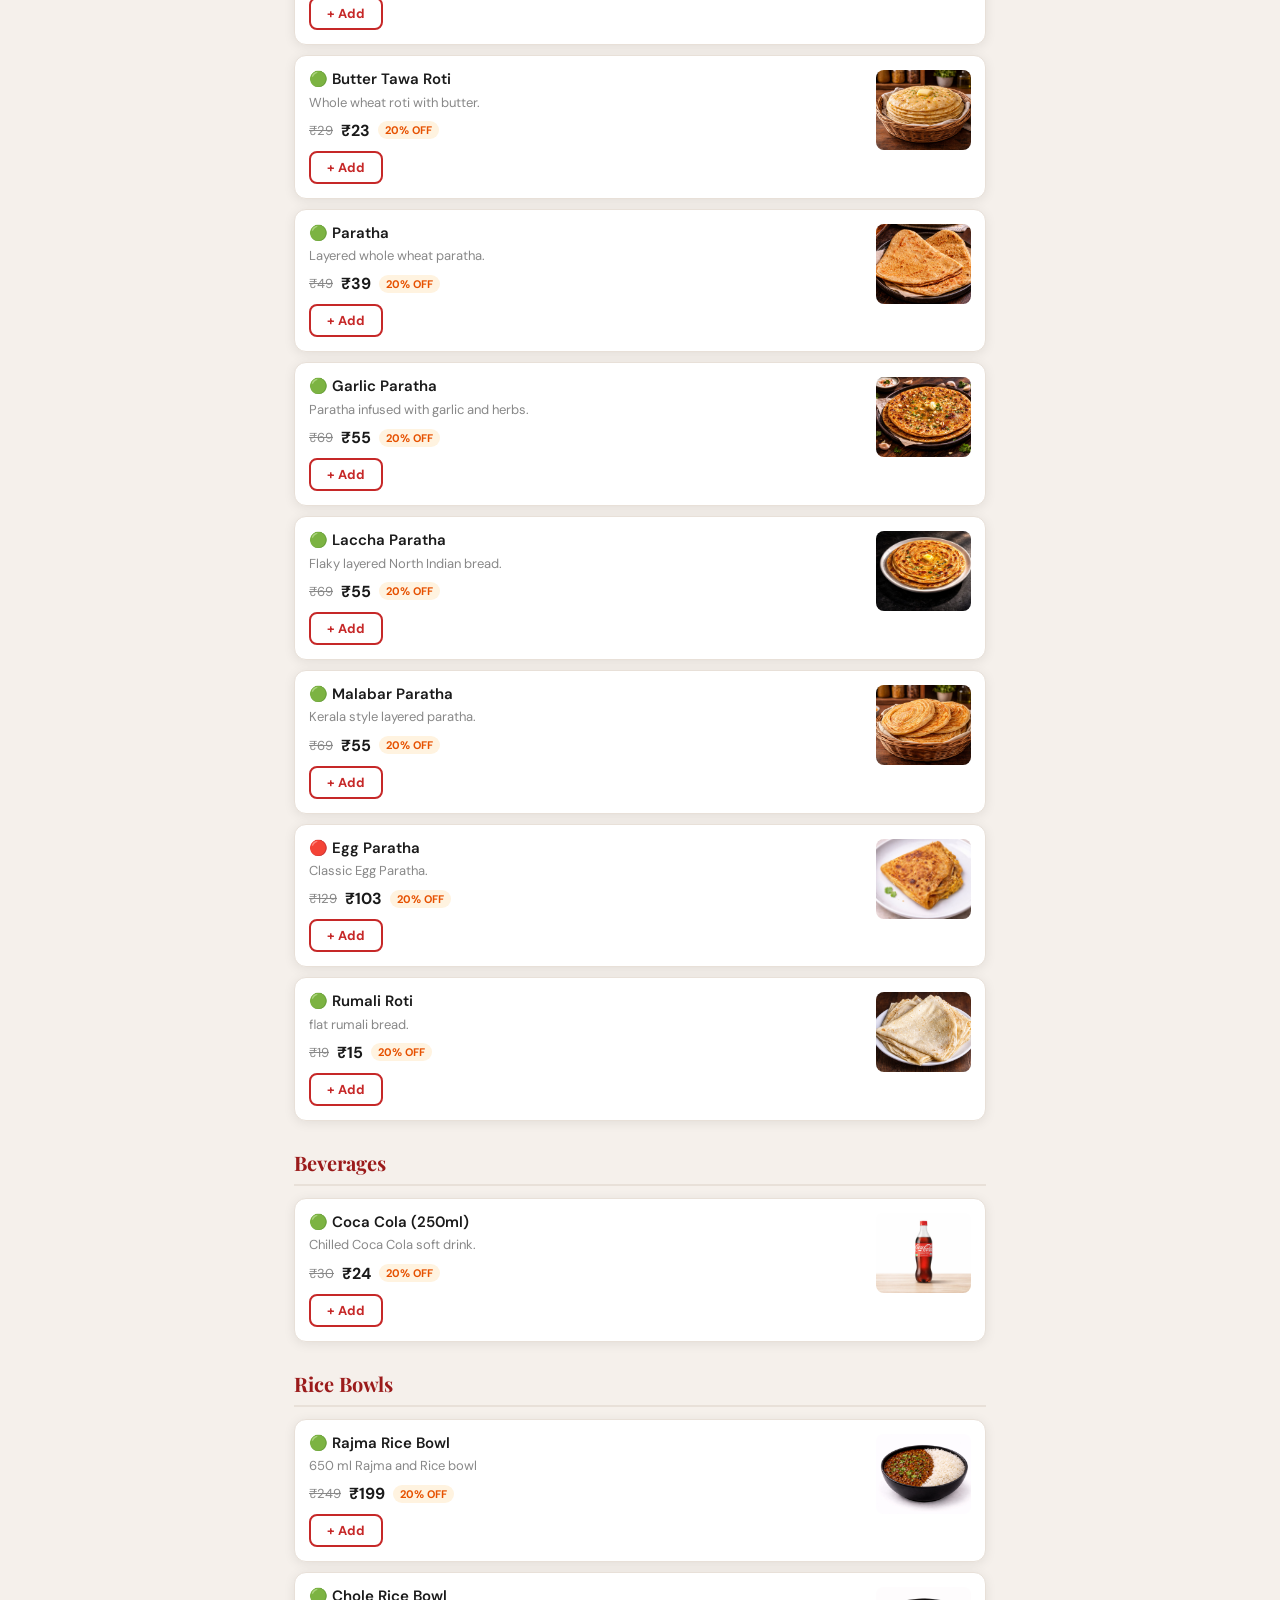
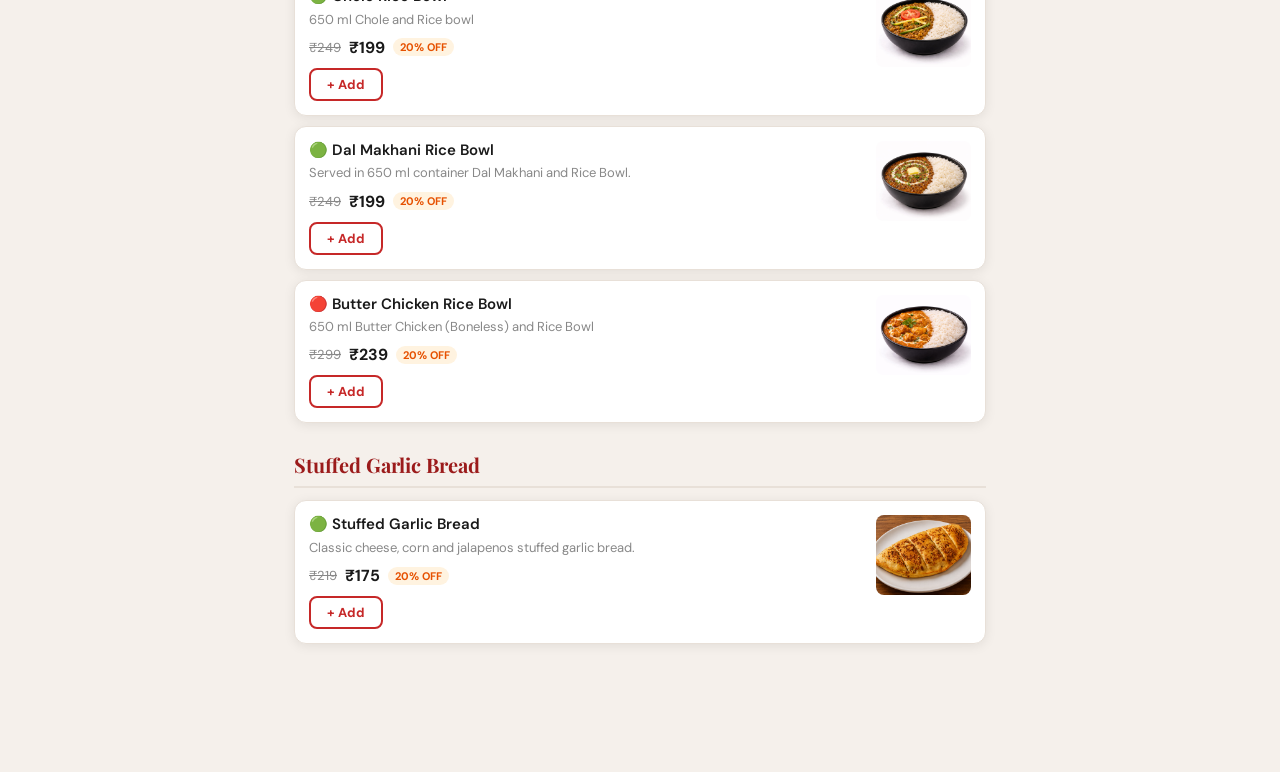
==== commit c2cdd777: "Add files via upload" ====
--- a/index.html
+++ b/index.html
@@ -7,15 +7,12 @@
   <link rel="stylesheet" href="css/style.css">
   <link rel="icon" type="image/png" href="favicon/favicon.png">
 </head>
-
 <body>
 
-  <!-- Announcement Bar -->
   <div class="announcement">
     🔥 Flat <span id="discountPercent">20</span>% OFF on Direct Orders
   </div>
 
-  <!-- Header -->
   <header>
     <img src="logo/logo.png" class="logo" alt="Delhi Tadka Co Logo">
     <h1>Delhi Tadka Co.</h1>
@@ -23,12 +20,8 @@
     <a href="tel:+918860432553" class="call-btn">📞 Call Now</a>
   </header>
 
-  <!-- Category nav injected by JS -->
-
-  <!-- Menu -->
   <main id="menu"></main>
 
-  <!-- Floating Cart -->
   <div class="cart-button" onclick="openCart()">
     🛒 Cart (<span id="cartCount">0</span>)
   </div>
@@ -48,16 +41,50 @@
     </div>
   </div>
 
-  <!-- Address Modal -->
-  <div id="addressModal" class="cart-modal">
-    <div class="cart-content address-content">
+  <!-- Checkout Modal -->
+  <div id="checkoutModal" class="cart-modal">
+    <div class="cart-content checkout-content">
       <div class="cart-header">
-        <h2>Delivery Address</h2>
-        <button class="close-btn" onclick="closeAddressModal()">✕</button>
+        <h2>Order Details</h2>
+        <button class="close-btn" onclick="closeCheckoutModal()">✕</button>
       </div>
-      <p class="address-hint">We'll include your address in the WhatsApp order message.</p>
-      <textarea id="addressInput" class="address-input" rows="4"
-        placeholder="House no., street, area, landmark..."></textarea>
+
+      <div id="checkoutScroll">
+        <!-- Name -->
+        <div class="checkout-field">
+          <label class="checkout-label">Your Name *</label>
+          <input type="text" id="customerName" class="checkout-input" placeholder="Enter your name">
+        </div>
+
+        <!-- Pickup or Delivery -->
+        <div class="checkout-field">
+          <label class="checkout-label">Order Type *</label>
+          <div class="order-type-toggle">
+            <button class="type-btn active" id="btnDelivery" onclick="selectOrderType('delivery')">🛵 Delivery</button>
+            <button class="type-btn" id="btnPickup" onclick="selectOrderType('pickup')">🏃 Self Pickup</button>
+          </div>
+        </div>
+
+        <!-- Address (shown only for delivery) -->
+        <div class="checkout-field" id="addressField">
+          <label class="checkout-label">Delivery Address *</label>
+          <textarea id="addressInput" class="checkout-input" rows="3"
+            placeholder="House no., street, area, landmark..."></textarea>
+        </div>
+
+        <!-- Payment Method -->
+        <div class="checkout-field">
+          <label class="checkout-label">Payment Method *</label>
+          <div class="payment-options" id="paymentOptions"></div>
+        </div>
+
+        <!-- UPI id shown when UPI selected -->
+        <div class="upi-box" id="upiBox" style="display:none"></div>
+
+        <!-- Order summary -->
+        <div class="checkout-summary" id="checkoutSummary"></div>
+      </div>
+
       <button class="whatsapp-btn" onclick="confirmOrder()">
         📲 Send Order on WhatsApp
       </button>
@@ -65,6 +92,5 @@
   </div>
 
   <script src="js/script.js"></script>
-
 </body>
 </html>
